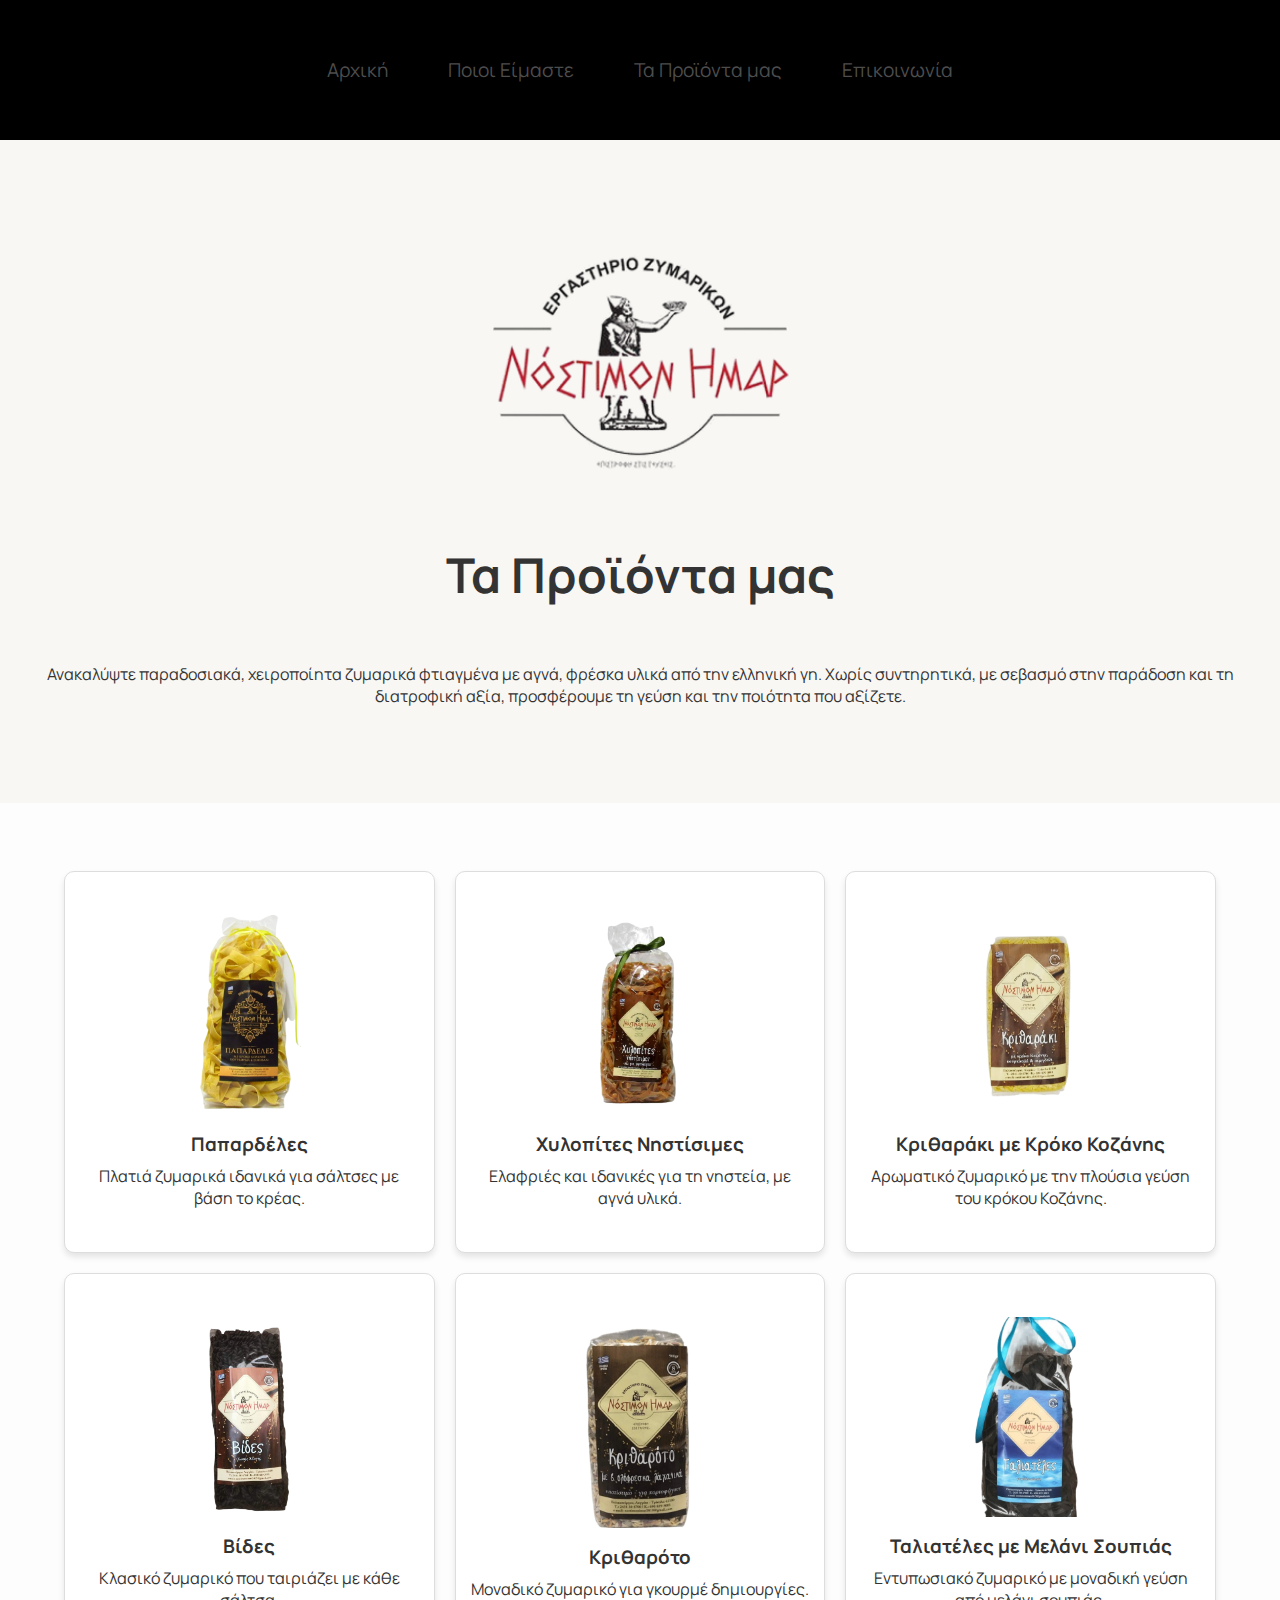
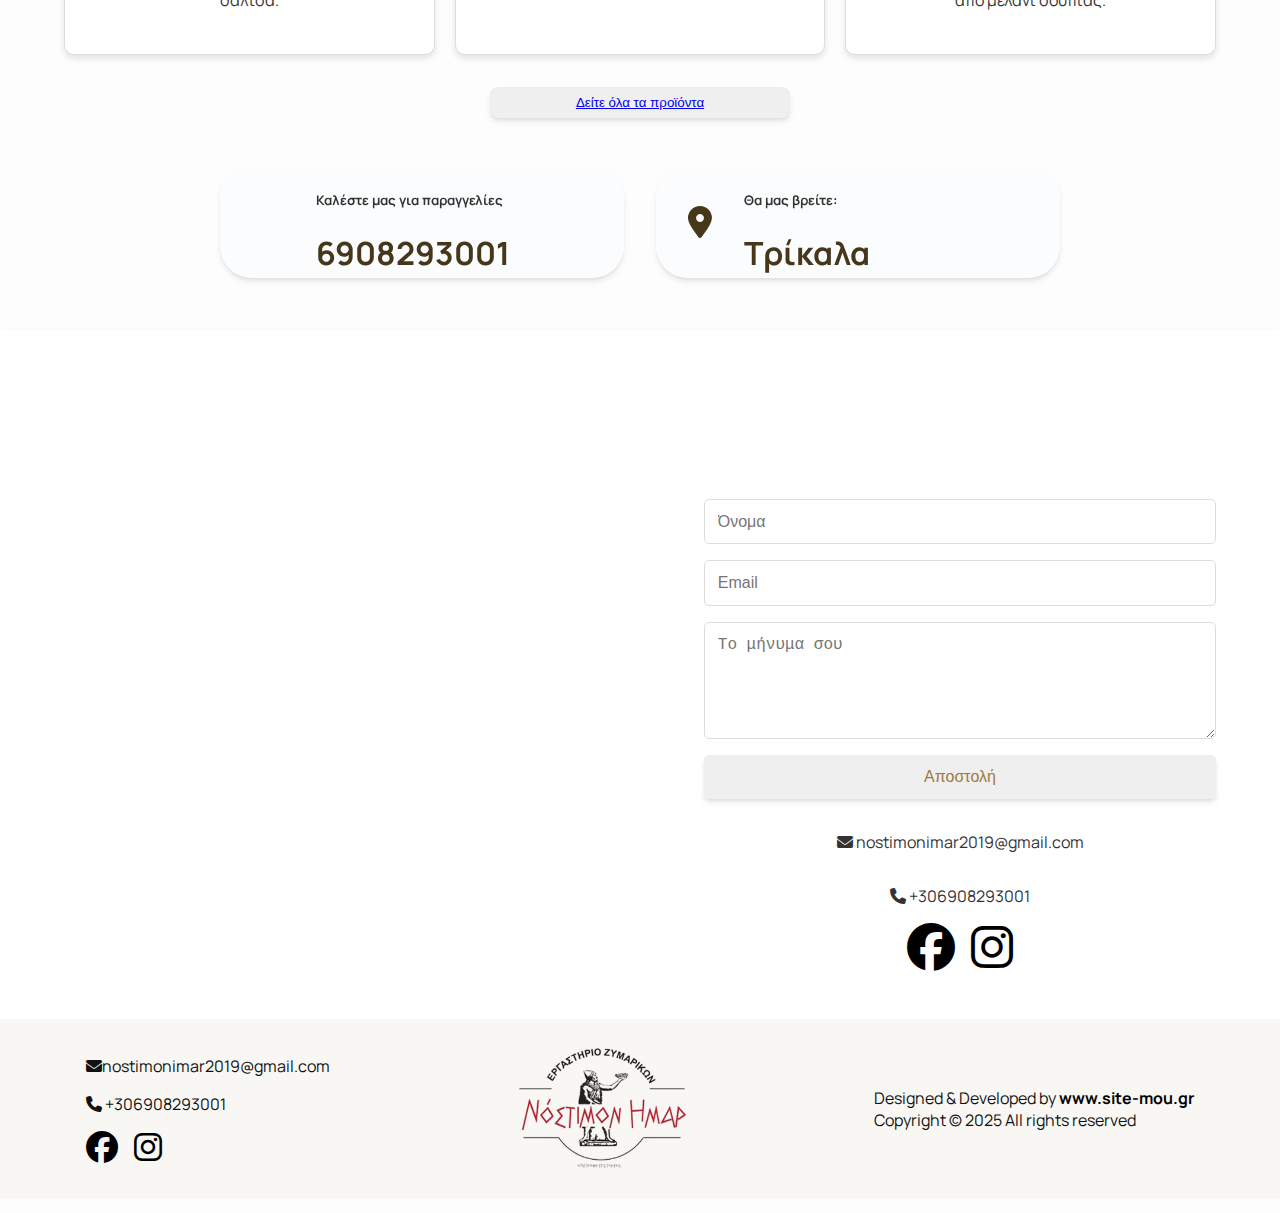
==== products.html @ 4002e95b "video background" ====
<!DOCTYPE html>
<html lang="el">
<head>
    <meta charset="UTF-8">
    <meta name="viewport" content="width=device-width, initial-scale=1.0">
    <title>Χειροποίητα Ζυμαρικά</title>
    <link rel="stylesheet" href="https://cdnjs.cloudflare.com/ajax/libs/font-awesome/6.4.0/css/all.min.css">
    <link rel="preconnect" href="https://fonts.googleapis.com">
    <link rel="preconnect" href="https://fonts.gstatic.com" crossorigin>
    <link href="https://fonts.googleapis.com/css2?family=Comfortaa:wght@300..700&family=Euphoria+Script&family=Ibarra+Real+Nova:ital,wght@0,400..700;1,400..700&family=Inter:ital,opsz,wght@0,14..32,100..900;1,14..32,100..900&family=Jura:wght@300..700&family=Manrope:wght@200..800&family=Montserrat:ital,wght@0,100..900;1,100..900&family=Noto+Serif+Display:ital,wght@0,100..900;1,100..900&family=Nunito:ital,wght@0,200..1000;1,200..1000&family=Roboto+Condensed:ital,wght@0,100..900;1,100..900&family=Roboto:ital,wght@0,100..900;1,100..900&display=swap" rel="stylesheet">
    <link rel="stylesheet" href="styles.css">   
    <style>
        body{
            margin: 0;
            padding: 0;
        }
        nav{
            position: relative;
            background-color: black;
        }
        .hero-contact{
            position: relative;
            bottom: -3rem;
        }
        .about-container{
            margin: 0;
            /* margin-bottom: 2rem; */
            text-align: center;
        }
        .products-container{
            display: flex;
            flex-direction: column;
            align-items: center;
            padding-top: 3rem;
        }
        
    </style>
</head>
<body>
        
    <nav>

        <a href="index.html">Αρχική</a>
        <a href="#about">Ποιοι Είμαστε</a>
        <a href="products.html">Τα Προϊόντα μας</a>
        <a href="#contact">Επικοινωνία</a>
        <!-- <img src="images/roloi_trikalwn.jpg" alt="Logo" class="logo"> -->

    </nav>
    
    
    <section id="about" style="background-color: #F8F7F4;">
        <img src="images/logo1.png" alt="">
        <h2>Τα Προϊόντα μας</h2>
            <div class="about-container">
                <p>Ανακαλύψτε παραδοσιακά, χειροποίητα ζυμαρικά φτιαγμένα με αγνά, φρέσκα υλικά από την ελληνική γη. Χωρίς συντηρητικά, με σεβασμό στην παράδοση και τη διατροφική αξία, προσφέρουμε τη γεύση και την ποιότητα που αξίζετε.</p>
            </div>
    </section>

    <section id="products">
        <div class="products-container">

            
            <div class="products-grid">
                <div class="product">
                    <img src="images/papardeles.png" alt="Παπαρδέλες">
                    <h3>Παπαρδέλες</h3>
                    <p>Πλατιά ζυμαρικά ιδανικά για σάλτσες με βάση το κρέας.</p>
                </div>
                <div class="product">
                    <img src="images/xilopites.png" alt="Χυλοπίτες Νηστίσιμες">
                    <h3>Χυλοπίτες Νηστίσιμες</h3>
                    <p>Ελαφριές και ιδανικές για τη νηστεία, με αγνά υλικά.</p>
                </div>
            
                <div class="product">
                    <img src="images/kritharaki.png" alt="Κριθαράκι με Κρόκο Κοζάνης">
                    <h3>Κριθαράκι με Κρόκο Κοζάνης</h3>
                    <p>Αρωματικό ζυμαρικό με την πλούσια γεύση του κρόκου Κοζάνης.</p>
                </div>
            
                <div class="product">
                    <img src="images/vides.png" alt="Βίδες">
                    <h3>Βίδες</h3>
                    <p>Κλασικό ζυμαρικό που ταιριάζει με κάθε σάλτσα.</p>
                </div>
            
                <div class="product">
                    <img src="images/kritharoto.png" alt="Κριθαρότο">
                    <h3>Κριθαρότο</h3>
                    <p>Μοναδικό ζυμαρικό για γκουρμέ δημιουργίες.</p>
                </div>
            
                <div class="product">
                    <img src="images/taliateles.png" alt="Ταλιατέλες με Μελάνι Σουπιάς">
                    <h3>Ταλιατέλες με Μελάνι Σουπιάς</h3>
                    <p>Εντυπωσιακό ζυμαρικό με μοναδική γεύση από μελάνι σουπιάς.</p>
                </div>
            </div>
        </div>
        <button class="product-btn"><a href="products.html">Δείτε όλα τα προϊόντα</a></button>
        <div class="hero-contact">
            <div class="hero-contact-details">
                <div>
                    <h3 class="h2"><i class="fas fa-phone"></i></h3 class="h2">
                </div>
                <div class="flex-container">
                    <h5>Καλέστε μας για παραγγελίες</h5>
                    <a href="tel:+306908293001">
                        <h3>6908293001</h3>
                    </a>
                    <p></p>
                </div>
            </div>
            <div class="hero-contact-location">
                <div>
                    <h3 class=""><i class="fas fa-map-marker-alt"></i></h3>
                </div>
                <div class="flex-container">
                    <h5>Θα μας βρείτε:</h5>
                    <a href="https://www.google.com/maps/place/Trikala,+Greece/@39.555888,21.767911,13z">
                        <h3>Τρίκαλα  
                        </h3>
                    </a>
                </div>
            </div>
        </div>
    </section>
    

    <section class="contact">
        <div class="contact-section">
            <div class="map-container">
                <iframe src="https://www.google.com/maps/embed?pb=!1m18!1m12!1m3!1d12565.91332021333!2d21.2266539!3d39.5581294!2m3!1f0!2f0!3f0!3m2!1i1024!2i768!4f13.1!3m3!1m2!1s0x135b017c5fa1fd99%3A0x400f1b3f057a400!2zVHJpa2FsYSwgR3JlZWNlIQ!5e0!3m2!1sen!2s!4v1617609251712" width="600" height="450" style="border:0;" allowfullscreen="" loading="lazy">

                </iframe>
            </div>
            <div class="form-container">
                
                <h2>Στείλτε μας μήνυμα</h2>
                <form>
                    <input type="text" placeholder="Όνομα" required>
                    <input type="email" placeholder="Email" required>
                    <textarea rows="5" placeholder="Το μήνυμα σου" required></textarea>
                    <button type="submit" class="product-btn">Αποστολή</button>
                </form>
                <div class="social-container">
                    <p><i class="fas fa-envelope"></i> nostimonimar2019@gmail.com</p>
                    <p><i class="fas fa-phone"></i> +306908293001</p>
                    <div class="social-icons">
                        <a href="https://www.facebook.com/" class="social-icon" aria-label="Facebook"><i class="fab fa-facebook"></i></a>
                        <a href="https://www.instagram.com/" class="social-icon" aria-label="Instagram"><i class="fab fa-instagram"></i></a>
                    </div>
                </div>
            </div>
        </div>
    </section>

    <footer class="footer">
        <div class="footer-left">
            <p><i class="fas fa-envelope"></i>nostimonimar2019@gmail.com</p>
            <p><i class="fas fa-phone"></i> +306908293001</p>
            <div class="social-icons">
                <a href="https://www.facebook.com/" class="social-icon" aria-label="Facebook"><i class="fab fa-facebook"></i></a>
                <a href="https://www.instagram.com/" class="social-icon" aria-label="Instagram"><i class="fab fa-instagram"></i></a>
            </div>
        </div>
        <a href="index.html"><img src="images/logo1.png" alt="logo" class="footer-logo"></a>

        <div class="footer-rights">
            <div class="copy">Designed & Developed by <a href="https://www.site-mou.gr/"><b>www.site-mou.gr</b></a>            </div>
            <div class="copy"> Copyright © 2025 All rights reserved</div>
        </div>
    </footer>
    <script src="script.js">
         
    </script>
</body>
</html>
---- styles.css ----
body {
    font-family: "Manrope", serif;
    margin: 0;
    padding: 0;
    background-color: #fdfdfd;
    color: #333;
    display: flex;
    flex-direction: column;
    align-items: center;
    box-sizing: border-box;
}

.logo{
    width: 140px;
    height: auto;
    background-color: rgb(255, 255, 255,0);
    background-size: cover;
    background-position: center;
    border-radius: 50%;
    padding: 1rem;
}
.directions-header{
    width: 100%;
    background-color: #F1F3F2;
    display: flex;
    justify-content: center;
    align-items: center;
    gap: 6.2rem;
    border-top: 5px solid #B43237;
}
.directions-header i{
    margin-right: 1rem;
    color: #B43237;
}
.directions-header .social-header i{
    color: #7e7e7e;
    cursor: pointer;
    transition: color 0.4s ease;
    font-size: 1.2rem;
}
.directions-header .social-header i:hover{
    color: #B43237;
}
/* .directions-header .social-header{
    border-left:2px solid #B43237;
    padding-left: 1rem;
} */
/* #hero {
    width: 100%;
    height: 100vh;
    background: url('/images/hero2.png'); 
    background-size: cover;
    background-position: center;
    background-repeat: no-repeat;
    color: white;
    display: flex;
    flex-direction: column;
    justify-content: center;
    align-items: center;
    text-align: center;
    gap: 0;
} */

#hero {
    position: relative;
    width: 100%;
    height: 80vh;
    overflow: hidden; /* Ensures no overflow beyond the section */
    color: white;
    display: flex;
    flex-direction: column;
    justify-content: center;
    align-items: center;
    text-align: center;
    gap: 0;
}

#hero video {
    position: absolute;
    top: 0;
    left: 0;
    width: 100%;
    height: 100%;
    object-fit: cover; /* Ensures the video covers the entire area */
    z-index: -1; /* Places the video behind all content */
    pointer-events: none; /* Prevents interaction with the video */
}



.hero-text{
    height: 100%;
    width: 100%;
    background-color: #2222224b;
    display: flex;
    flex-direction: column;
    align-items: center;
    justify-content: center;
    /* padding-bottom: 10rem; */
    gap: 0;
}
.hero-text .product-btn {
    background-color: #B43237;
    color: white;
    padding: 1rem 2rem;
    font-size: 1.5rem;
    width: max-content;
}
.pasta-image{
    max-width: 500px; 
    /* background-color: #264653; */
}
.pasta-image-container{
    /* width: 100%; */
    position: absolute;
    top: 15rem;
    box-shadow: rgba(33, 35, 38, 0.1) 0px 10px 10px -10px;
    border-radius: 56px ;
    padding: 0 2rem;
}
nav {
    position: absolute;
    /* top: 2rem; */
    width: 100%;
    height: 140px;
    display: flex;
    justify-content: center;
    align-items: center;
    gap: 20px;
    z-index:999;
}
nav, .hero-text, .hero-contact {
    position: relative; /* Ensures these elements stack above the video */
    z-index: 1;
}

nav a {
    color: rgb(77, 77, 77);
    /* width: 180px; */
    text-decoration: none;
    font-weight: normal;
    font-size: 1.2rem;
    padding: 10px 20px;
    border-radius: 5px;
    transition: background-color 0.3s;
    text-align: center;
}
nav a:hover {
    color: #B43237;
}


.hero-text h1 {
    font-size: 2.4rem;
    font-weight: 500;
    margin: 0;
}
.hero-text p {
    font-size: 1.2rem;
}


section{
    padding: 20px;
    max-width: 100%;
    margin: 0;
    display: flex;
    flex-direction: column;
    align-items: center;
}
#products{
    width: 90%;
    margin-bottom: 5rem;
}
#about{
    width: 100%;
    padding: 5rem 0;
}
#about img{
    width: 300px;
}
.about-container{
    max-width: 1200px;
}
.products-container{
    max-width: 1200px;
}
.products-grid {
    display: grid;
    grid-template-columns: repeat(3, 1fr); /* 3 στήλες */
    grid-gap: 20px; /* Απόσταση μεταξύ των στοιχείων */
    max-width: 1200px; /* Ορίζουμε μέγιστο πλάτος */
    margin: 0 auto; 
    margin-bottom: 2rem;
}

.product {
    border: 1px solid #ddd;
    border-radius: 10px;
    padding: 15px;
    background-color: #fff;
    text-align: center;
    box-shadow: 0px 4px 6px rgba(0, 0, 0, 0.1);
    transition: transform 0.3s ease, box-shadow 0.3s ease;

    /* Set fixed height for uniformity */
    display: flex;
    flex-direction: column;
    justify-content: center; /* Space between text and image */
    height: 350px; /* Fixed height for all cards */
}
.product-btn{
    padding:  0.5rem 1rem;
    border: none;
    box-shadow: rgba(0, 0, 0, 0.1) 0px 4px 6px -1px, rgba(0, 0, 0, 0.06) 0px 2px 4px -1px;
    width: 300px;
    cursor: pointer;
    transition: all 0.5s ease;
    border-radius: 8px;
}

.product-btn:hover {
    background-color:#a07940 ;
    color:white ;

}

.product h3{
    margin: 0;
    margin-bottom: 0.5rem;
}
.product p{
    margin: 0;
}
.product img {
    /* Force images into consistent size */
    max-width: 100%;
    height: 200px; /* Fixed height for images */
    object-fit:contain; 
    margin-bottom: 1rem;
}


.product:hover {
    transform: scale(1.05); /* Ελαφρύ zoom στο hover */
    box-shadow: 0px 6px 10px rgba(0, 0, 0, 0.2); /* Ενίσχυση σκιάς στο hover */
}

@media (max-width: 768px) {
    .product {
        height: auto; /* Allow height to adjust for smaller screens */
    }

    .product img {
        height: 150px; /* Reduce image height for smaller devices */
    }
    .products-grid {
        display: grid;
        grid-template-columns: repeat(1, 1fr); /* 3 στήλες */
        grid-gap: 20px; /* Απόσταση μεταξύ των στοιχείων */
        max-width: 360px; /* Ορίζουμε μέγιστο πλάτος */
        margin: 0 auto; /* Κεντράρισμα στο μέσο της σελίδας */
    }
}

/* CONTACT FORM */
.contact{
    margin: 0;
    padding: 0;
    display: flex;
    justify-content: center;
    align-items: center;
    width: 100%;
}
.contact-section {
    display: grid;
    grid-template-columns: 1fr 1fr;
    width: 100%;
    background: #fff;
    box-shadow: 0 4px 8px rgba(0, 0, 0, 0.1);
    overflow: hidden;
}

.map-container {
    height: 100%;
}

.map-container iframe {
    width: 100%;
    height: 100%;
    border: none;
}

.form-container {
    padding: 3rem 4rem;
    margin: 0;
}

.form-container h2 {
    color: black;
    margin-bottom: 1rem;
    
}

.form-container form {
    display: flex;
    flex-direction: column;
}

.form-container input,
.form-container textarea,
.form-container button {
    margin-bottom: 1rem;
    padding: 0.8rem;
    border: 1px solid #ddd;
    border-radius: 5px;
    font-size: 1rem;
}

.form-container input:focus,
.form-container textarea:focus {
    outline: none;
    border-color: black;
}

.form-container button {
    color: #a07940;
    border: none;
    cursor: pointer;
    width: 100%;
    transition: background-color 0.3s ease;
}

.form-container button:hover {
    background-color: #a07940;
    color: white;
}
.form-container p{
    font-size: 1rem;
    margin-bottom: 1rem;
}

.social-icons{
    display: flex;
    gap: 1rem;
}
.social-icon i{
    transition: all ease 0.3s;
    font-size: 3rem;
    color: black;
}
.social-icon i:hover{
    transform: translateY(-3px);
    color: #9e773d;
}
.social-container{
    display: flex;
    flex-direction: column;
    align-items: center;
}

@media (max-width: 1000px) {
    .contact-section {
        display: flex;
        flex-direction: column-reverse;
    }
    .contact-section:first-child{
        order: 2;
    }
    .contact-section:last-child{
        order: 1;
    }
    .map-container iframe{
        height: 400px;
    }
}
@media (max-width: 550px) {
    .form-container {
        padding: 1rem 4rem;
        margin-bottom: 2rem;
    }
}
footer{
    /* background-image: url(images/wooden-texture-looking-out-dark-background.jpg); */
    background-position: bottom;
}
.footer{
    width: 100%;
    height: 180px;
    background-color: #F8F7F4;
    display: flex;
    align-items: center;
    justify-content: space-around;
    color: rgb(17, 17, 17);
    position: relative;
}
.footer-rights{
    display: flex;
    flex-direction: column;
    align-items:start;
}
.footer-rights a{
    text-decoration: none;
    color: rgb(0, 0, 0);
}
.footer-container{
    /* max-width: 1080px; */
    margin: 0 auto;
    height: 160px;
    background-color: #3A9B88;
    display: flex;
    align-items: center;
    justify-content: space-around;
    color: white;
    position: relative;
    background-color: #3A9B88;
}

.footer .social-icons a i{
    font-size: 2rem;
    color: #000000;
}
.footer-left{
    display: flex;
    flex-direction: column;
    align-items: start;
    justify-content: center;
    gap: 0;
}
.footer-left p{
    margin: 0;
    padding-bottom: 1rem;
}
.footer-logo{
    height: 10rem;
    border-radius: 50%;
    padding: 1rem;
}

@media (max-width: 1000px) {
    .footer-left{
        display: none;
    }
}
@media (max-width: 500px) {
    .footer{
        flex-direction: column;
        align-items: center;
        justify-content: center;
    }
    .footer-rights{
        align-items: center;
        flex-direction: column-reverse;
    }
    h1{
        font-size: 60px;
    }
    h2{
        font-size: 36px;
    }
}


@media (max-width:700px) {
    nav a{
        display: none;
    }
    #hero img{
        width: 320px;
    }
    #hero .logo{
        width: 120px;
        margin-top: 2rem;
    }
    .about-container{
        padding: 0 3rem;
    }
}
h1{ font-size: 72px;
    opacity: 0;
    transform: translateY(100px);
    transition: opacity 1s ease, transform 1s ease;}

h2{ font-size: 48px;
    opacity: 0;
    transform: translateY(50px);
    transition: opacity 1s ease, transform 1s ease;}

.h2{
    opacity: 0;
    transform: translateY(50px);
    transition: opacity 1s ease, transform 1s ease;
}
h1.show{
    opacity: 1;
    transform: translateY(0);
}
h2.show{
    opacity: 1;
    transform: translateY(0);
}
.h2.show{
    opacity: 1;
    transform: translateY(0);
}

.hero-contact{
    position: absolute;
    width: 100%;
    bottom: 5rem;
    z-index: 999;
    display: flex;
    align-items: center;
    justify-content: center;
    gap: 2rem;
    padding-right: 0;
}
.hero-contact p{
    color: black;
}
.hero-contact-details, .hero-contact-location{
    display: flex;
    background-color: rgba(240, 248, 255,0.2);
    backdrop-filter: blur(12px);
    flex-direction: row;
    align-items: center;
    justify-content: start;
    border-radius: 2rem;
    padding: 1rem 2rem;
    gap: 2rem;
    width: 340px;
    height: 80px;
    box-shadow: rgba(0, 0, 0, 0.1) 0px 4px 6px -1px, rgba(0, 0, 0, 0.06) 0px 2px 4px -1px;
}
.hero-contact-social{
    display: flex;
    background-color: rgba(240, 248, 255,1);
    flex-direction: column;
    align-items: center;
    justify-content: center;
    border-radius: 2rem;
    padding: 1rem 2rem;
    gap: 0;
    width: 400px;
    height: 180px;
    box-shadow: rgba(0, 0, 0, 0.1) 0px 4px 6px -1px, rgba(0, 0, 0, 0.06) 0px 2px 4px -1px;
}
#hero h1{
    color: #ffffff;
    font-size: 4rem;
}
.hero-contact h3{
    color: #47371a;
    font-size: 2rem;
    margin: 0;
}
#hero h5{
    font-size: 1.2rem;
    margin: 0;
}
.hero-contact a{
    text-decoration: none;
}

.flex-container{
    display: flex;
    flex-direction: column;
    align-items: start;
    height: 100%;
    justify-content:center;
}
.flex-container p{
    margin: 0;
}

@media (width<1000px) {
.hero-contact{
    position: absolute;
    gap: 1rem;
    padding-right: 0;
    justify-content: center;
}
.hero-contact-details, .hero-contact-location, .hero-contact-social{
    width: 340px;
    height: 160px;
}
.hero-contact h3{
    font-size: 28px;
}
.hero-contact h1{
    font-size: 3rem;
}
.hero-contact a{
    text-decoration: none;
}

}
@media (width<550px) {
.hero-contact p, .hero-contact h5{
    display: none;
}
.bio  .hero-contact p{
    display: block;
}
.hero p {
    max-width: 300px;
}
.hero-right{
    height: 520px;
}
.hero-contact-details, .hero-contact-location, .hero-contact-social{
    width: 160px;
    height: 70px;
    padding: 1rem;
    gap: 1rem;
}
.hero-contact h3{
    font-size: 18px;
}
.hero h1{
    font-size: 3rem;
}
.hero-contact h1{
    font-size: 1.5rem;
}
.hero h2{
    font-size: 2.2rem;
    font-weight: 400;
}
.hero-contact a{
    text-decoration: none;
}    
.hero-contact{
    bottom: -2rem;
    z-index: 999;
    display: flex;
    align-items: center;
    justify-content: center;
    gap: 1rem;
}
}
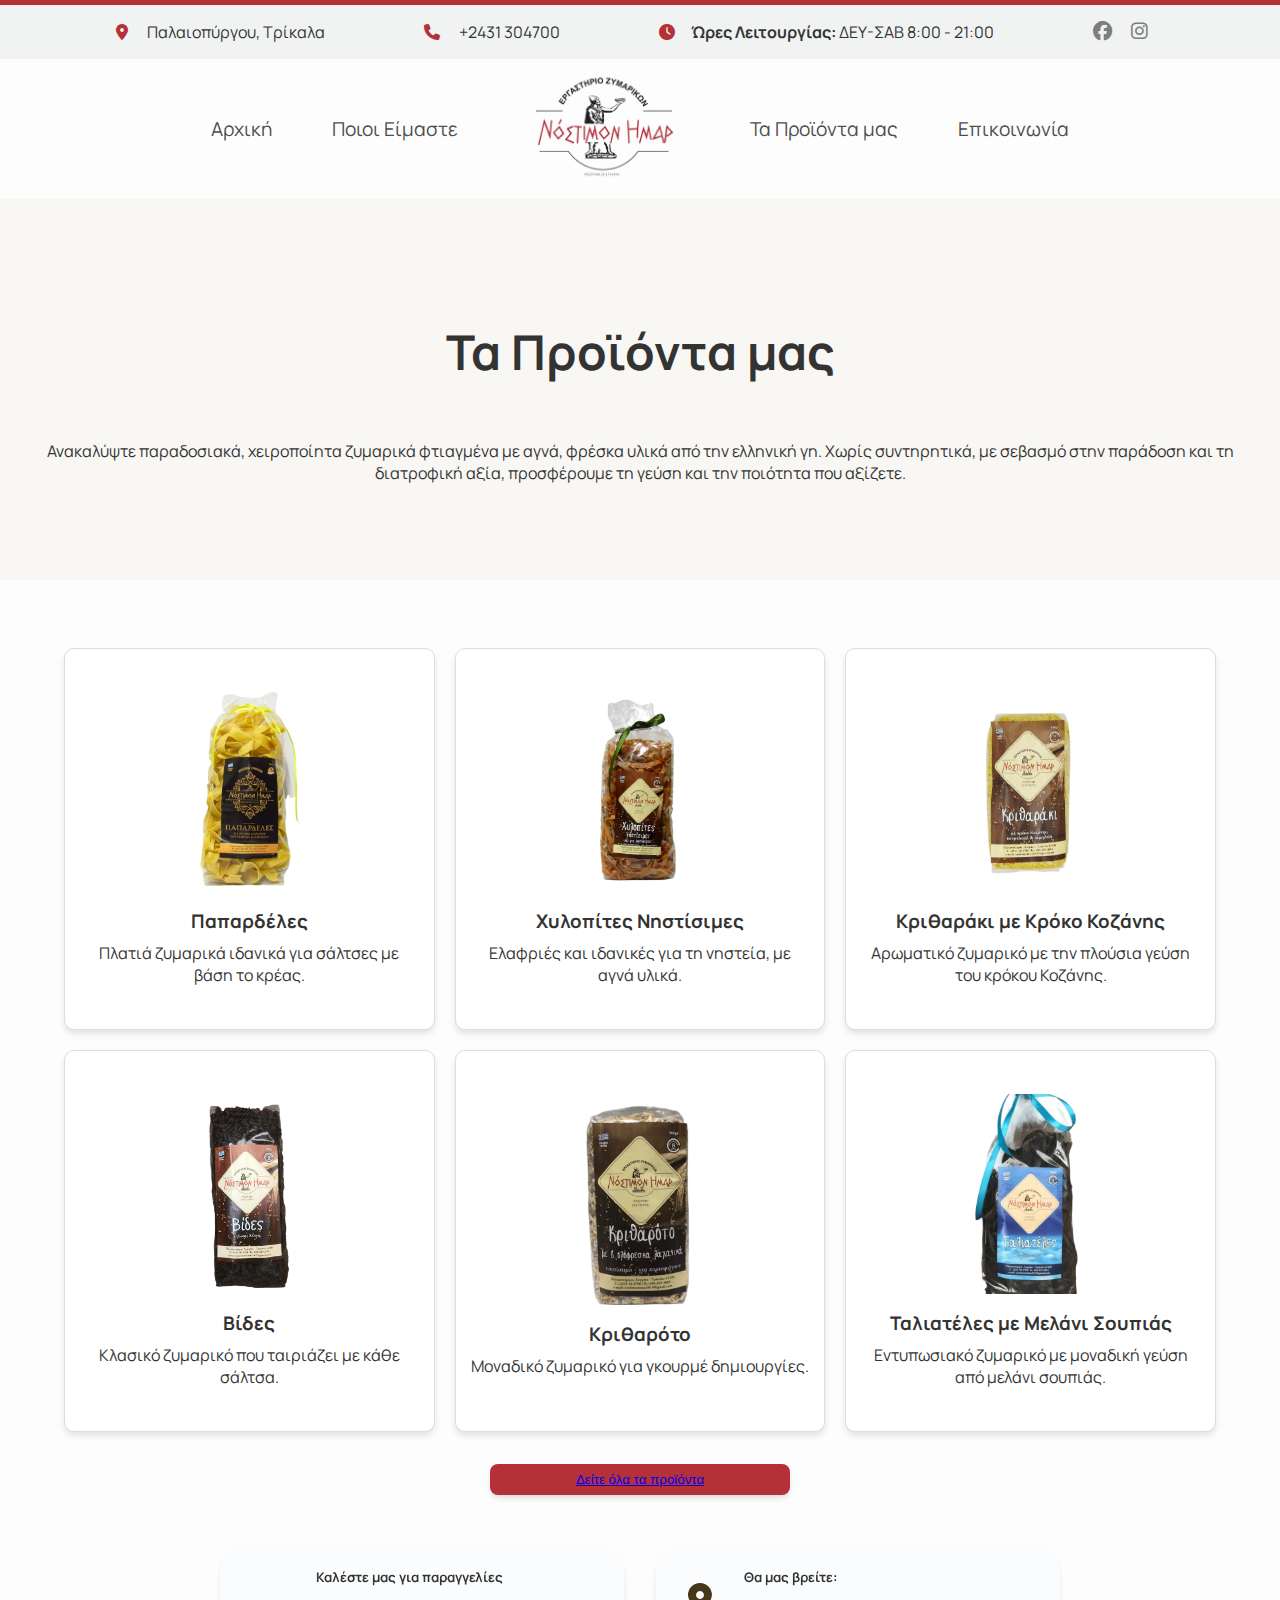
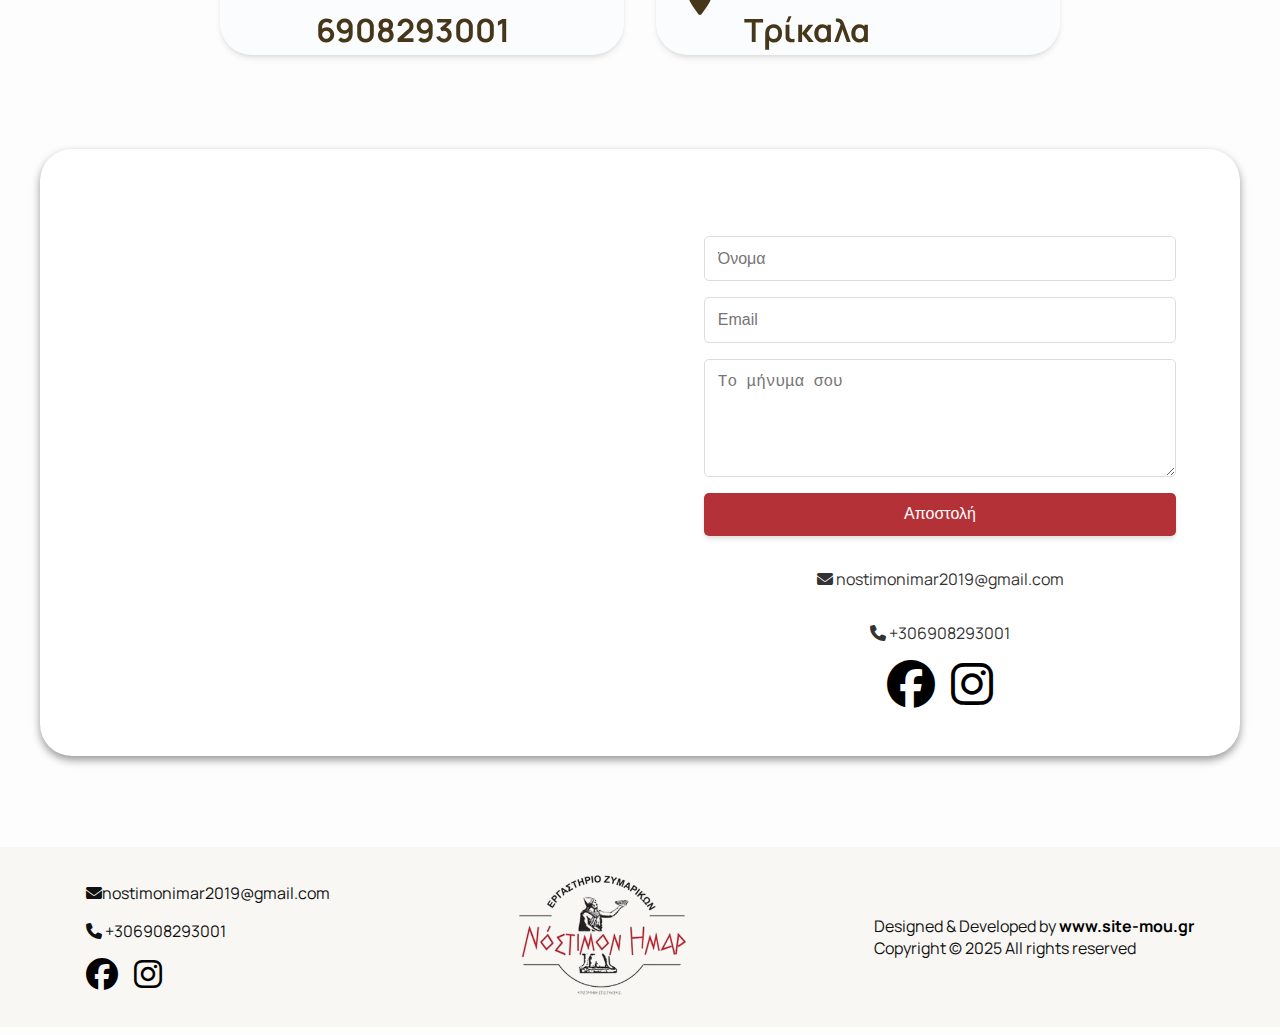
==== commit 99cbe8c0: "video background" ====
--- a/products.html
+++ b/products.html
@@ -16,7 +16,6 @@
         }
         nav{
             position: relative;
-            background-color: black;
         }
         .hero-contact{
             position: relative;
@@ -38,19 +37,33 @@
 </head>
 <body>
         
+    <div class="directions-header">
+        <div class="location-header"><p><i class="fas fa-map-marker-alt"></i> Παλαιοπύργου, Τρίκαλα </p>
+        </div>
+        
+        <div class="phone-header"> <p><i class="fas fa-phone"></i> +2431 304700</p>
+        </div>
+        <div class="hours-header">   <p><i class="fas fa-clock"></i><b>Ώρες Λειτουργίας:</b> ΔΕΥ-ΣΑΒ 8:00 - 21:00</p>
+        </div>
+        <div class="social-header">
+            <i class="fab fa-facebook"></i>
+            <i class="fab fa-instagram"></i>
+        </div>
+    </div> 
+
     <nav>
-
         <a href="index.html">Αρχική</a>
         <a href="#about">Ποιοι Είμαστε</a>
+        <a href="index.html"><img src="images/logo1.png" alt="Logo" class="logo"></a>
+
         <a href="products.html">Τα Προϊόντα μας</a>
         <a href="#contact">Επικοινωνία</a>
-        <!-- <img src="images/roloi_trikalwn.jpg" alt="Logo" class="logo"> -->
 
     </nav>
     
     
     <section id="about" style="background-color: #F8F7F4;">
-        <img src="images/logo1.png" alt="">
+        <!-- <img src="images/logo1.png" alt=""> -->
         <h2>Τα Προϊόντα μας</h2>
             <div class="about-container">
                 <p>Ανακαλύψτε παραδοσιακά, χειροποίητα ζυμαρικά φτιαγμένα με αγνά, φρέσκα υλικά από την ελληνική γη. Χωρίς συντηρητικά, με σεβασμό στην παράδοση και τη διατροφική αξία, προσφέρουμε τη γεύση και την ποιότητα που αξίζετε.</p>
--- a/styles.css
+++ b/styles.css
@@ -10,7 +10,9 @@
     align-items: center;
     box-sizing: border-box;
 }
-
+.logo-mobile{
+    display: none;
+}
 .logo{
     width: 140px;
     height: auto;
@@ -104,7 +106,7 @@
     background-color: #B43237;
     color: white;
     padding: 1rem 2rem;
-    font-size: 1.5rem;
+    font-size: 1.2rem;
     width: max-content;
 }
 .pasta-image{
@@ -156,11 +158,17 @@
     font-weight: 500;
     margin: 0;
 }
-.hero-text p {
-    font-size: 1.2rem;
-}
-
-
+.text-animation {
+    font-size: 1.8rem;
+    padding: 1rem;
+    padding-right: 0.2rem;
+    height: 40px;
+}
+.text-animation-wrapper{
+    height: 80px;
+    display: flex;
+    align-items: center;
+}
 section{
     padding: 20px;
     max-width: 100%;
@@ -218,6 +226,8 @@
     cursor: pointer;
     transition: all 0.5s ease;
     border-radius: 8px;
+    background-color: #B43237;
+    color: white;
 }
 
 .product-btn:hover {
@@ -272,14 +282,18 @@
     justify-content: center;
     align-items: center;
     width: 100%;
+    max-width: 1200px;
+    height: 740px;
 }
 .contact-section {
     display: grid;
     grid-template-columns: 1fr 1fr;
     width: 100%;
     background: #fff;
-    box-shadow: 0 4px 8px rgba(0, 0, 0, 0.1);
+    box-shadow: 0 4px 8px rgba(0, 0, 0, 0.4);
     overflow: hidden;
+    border-radius: 2rem;
+    margin-bottom: 3rem;
 }
 
 .map-container {
@@ -293,14 +307,14 @@
 }
 
 .form-container {
-    padding: 3rem 4rem;
+    padding: 0 4rem 3rem;
     margin: 0;
 }
 
 .form-container h2 {
     color: black;
     margin-bottom: 1rem;
-    
+    font-size: 2rem;
 }
 
 .form-container form {
@@ -325,7 +339,7 @@
 }
 
 .form-container button {
-    color: #a07940;
+    color: white;
     border: none;
     cursor: pointer;
     width: 100%;
@@ -463,11 +477,9 @@
 
 
 @media (max-width:700px) {
-    nav a{
-        display: none;
-    }
-    #hero img{
-        width: 320px;
+   
+    .logo-mobile{
+        width: 140px;
     }
     #hero .logo{
         width: 120px;
@@ -476,6 +488,18 @@
     .about-container{
         padding: 0 3rem;
     }
+    .directions-header{
+        flex-direction: column;
+        gap: 0;
+        align-items: start;
+        padding-left: 4rem;
+        display: none;
+    }
+    nav{
+        display: none;
+    }
+
+    
 }
 h1{ font-size: 72px;
     opacity: 0;
@@ -549,6 +573,8 @@
 #hero h1{
     color: #ffffff;
     font-size: 4rem;
+    background-color: #b432366e;
+    padding: 0.5rem 2rem;
 }
 .hero-contact h3{
     color: #47371a;
@@ -596,47 +622,72 @@
 }
 
 }
+.cursor {
+    display: inline-block;
+    font-weight: bold;
+    animation: blink 0.8s step-start infinite;
+    margin: 0;
+    padding: 0;
+    font-size: 2rem;
+}
 @media (width<550px) {
-.hero-contact p, .hero-contact h5{
-    display: none;
-}
-.bio  .hero-contact p{
-    display: block;
-}
-.hero p {
-    max-width: 300px;
-}
-.hero-right{
-    height: 520px;
-}
-.hero-contact-details, .hero-contact-location, .hero-contact-social{
-    width: 160px;
-    height: 70px;
-    padding: 1rem;
-    gap: 1rem;
-}
-.hero-contact h3{
-    font-size: 18px;
-}
-.hero h1{
-    font-size: 3rem;
-}
-.hero-contact h1{
-    font-size: 1.5rem;
-}
-.hero h2{
-    font-size: 2.2rem;
-    font-weight: 400;
-}
-.hero-contact a{
-    text-decoration: none;
-}    
-.hero-contact{
-    bottom: -2rem;
-    z-index: 999;
-    display: flex;
-    align-items: center;
-    justify-content: center;
-    gap: 1rem;
-}
-}
+
+    .hero p {
+        max-width: 300px;
+    }
+    .hero-right{
+        height: 520px;
+    }
+    .hero-contact-details, .hero-contact-location, .hero-contact-social{
+        width: 160px;
+        height: 70px;
+        padding: 1rem;
+        gap: 1rem;
+    }
+    .hero-contact h3{
+        font-size: 18px;
+    }
+
+    .hero-contact h1{
+        font-size: 1rem;
+    }
+    .hero h2{
+        font-size: 2.2rem;
+        font-weight: 400;
+    }
+    .hero-contact a{
+        text-decoration: none;
+    }    
+    .hero-contact{
+        bottom: -2rem;
+        z-index: 999;
+        display: flex;
+        align-items: center;
+        justify-content: center;
+        gap: 1rem;
+    }
+    #hero h1{
+        font-size: 2rem;
+    }
+    .text-animation{
+        font-size: 1rem;
+        display: flex;
+        align-items: center;
+    }
+    .text-animation span{
+        display: none;
+    }
+    .products-container{
+        margin-bottom: 2rem;
+    }
+    .logo-mobile{
+        display: block;
+    }
+}
+
+
+@keyframes blink {
+    50% {
+        opacity: 0;
+    }
+}
